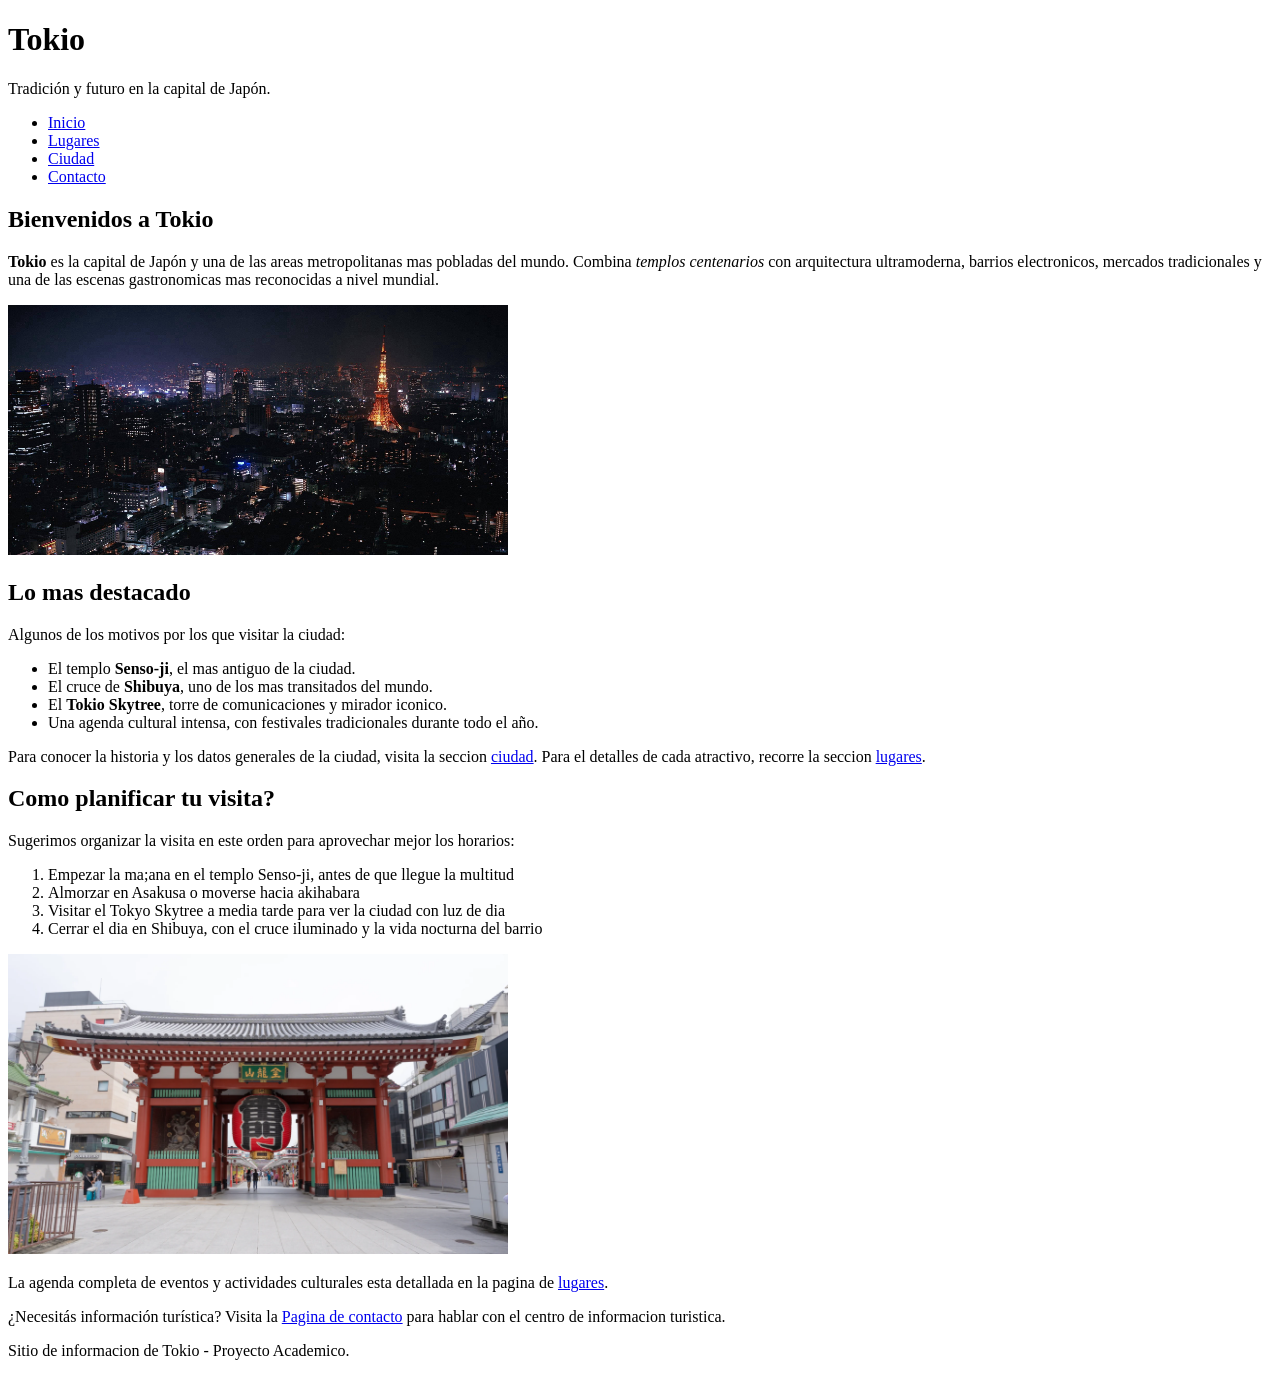
==== Trabajo-Practico/HTML/index.html @ 20853c6a "feat: introduccion del menu nav dentro del header" ====
<!DOCTYPE html>
<html lang="en">
<head>
    <meta charset="UTF-8">
    <meta name="viewport" content="width=device-width, initial-scale=1.0">
    <title>Tokio - Inicio</title>
</head>

<body>

<header>
    <h1>Tokio</h1>
    <p>Tradición y futuro en la capital de Japón.</p>
    
    <nav>
        <ul>
            <li><a href="index.html">Inicio</a></li>
            <li><a href="lugares.html">Lugares</a></li>
            <li><a href="ciudad.html">Ciudad</a></li>
            <li><a href="contacto.html">Contacto</a></li>
            
        </ul>
    </nav>
</header>

<main>
    <section>
        <h2>Bienvenidos a Tokio</h2>
        <p>
            <strong>Tokio</strong> es la capital de Japón y una de las areas metropolitanas mas pobladas del mundo.
            Combina <em>templos centenarios</em> con arquitectura ultramoderna, barrios electronicos, mercados 
            tradicionales y una de las escenas gastronomicas mas reconocidas a nivel mundial.
        </p>

        <img src="/Trabajo-Practico/IMG/tokyo-tower-at-night-54wp04wdp57r7btb.jpg" alt="El Tokyo Skytree" width="500" height="250">
    </section>

    <section>
        <h2>Lo mas destacado</h2>
        <p>Algunos de los motivos por los que visitar la ciudad:</p>
        <ul>
            <li>El templo <strong>Senso-ji</strong>, el mas antiguo de la ciudad.</li>
            <li>El cruce de <strong>Shibuya</strong>, uno de los mas transitados del mundo.</li>
            <li>El <strong>Tokio Skytree</strong>, torre de comunicaciones y mirador iconico.</li>
            <li>Una agenda cultural intensa, con festivales tradicionales durante todo el año.</li>
        </ul>
        <p>
            Para conocer la historia y los datos generales de la ciudad, visita la seccion <a href="ciudad.html">ciudad</a>. Para el detalles de cada atractivo, recorre la seccion <a href="lugares.html">lugares</a>.
        </p>
    </section>

    <section id="eventos">
        <h2>Como planificar tu visita?</h2>
        <p>Sugerimos organizar la visita en este orden para aprovechar mejor los horarios:</p>
        <ol>
            <li>Empezar la ma;ana en el templo Senso-ji, antes de que llegue la multitud</li>
            <li>Almorzar en Asakusa o moverse hacia akihabara</li>
            <li>Visitar el Tokyo Skytree a media tarde para ver la ciudad con luz de dia</li>
            <li>Cerrar el dia en Shibuya, con el cruce iluminado y la vida nocturna del barrio</li>
        </ol>
        <img src="/Trabajo-Practico/IMG/Tokyo_s_id19_18.webp" alt="Entrada al Senso-ji" width="500" height="300">

    <p>
        La agenda completa de eventos y actividades culturales esta detallada en la pagina de <a href="lugares.html">lugares</a>.
    </p>    

    </section>

    <aside>
        <p>
            ¿Necesitás información turística? Visita la
            <a href="contacto.html">Pagina de contacto</a> para hablar con el centro de informacion turistica.
        </p>
    </aside>
</main>
    
<footer>
    <p>Sitio de informacion de Tokio - Proyecto Academico.</p>
</footer>
</body>
</html>
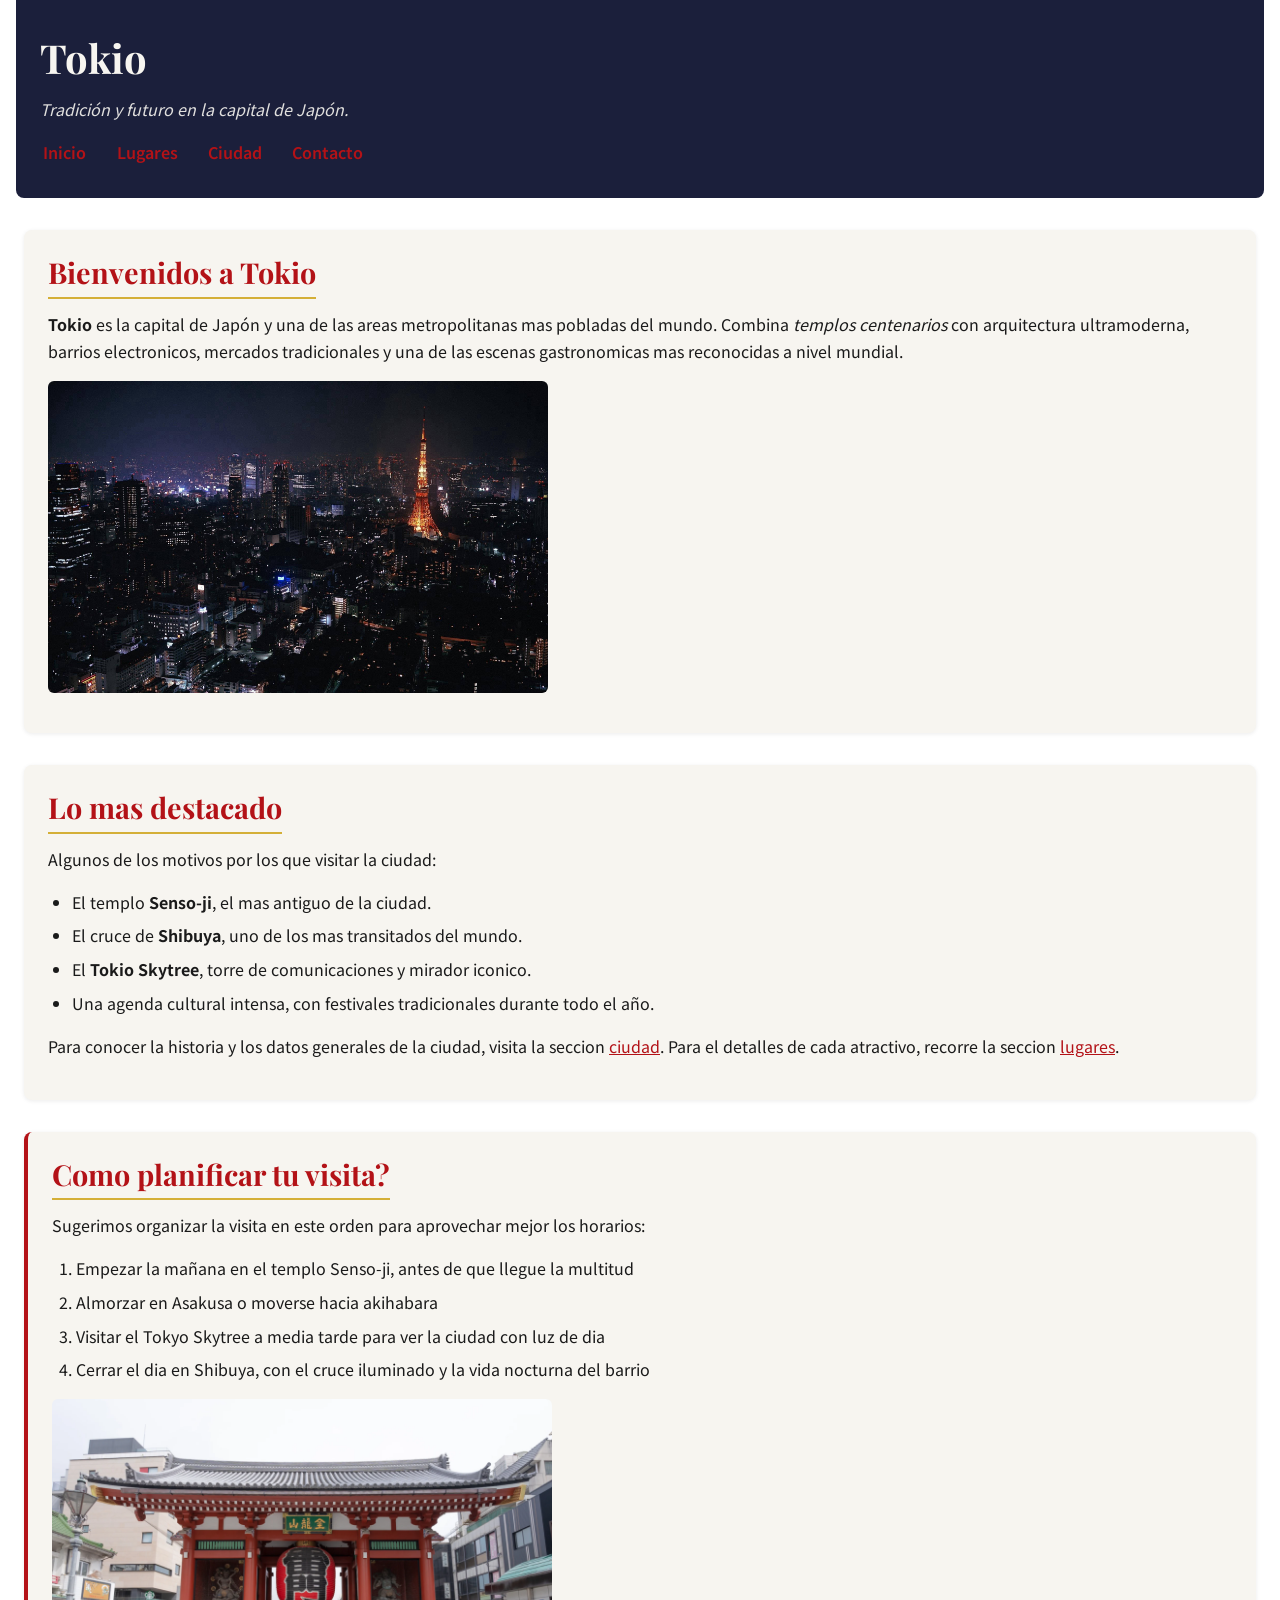
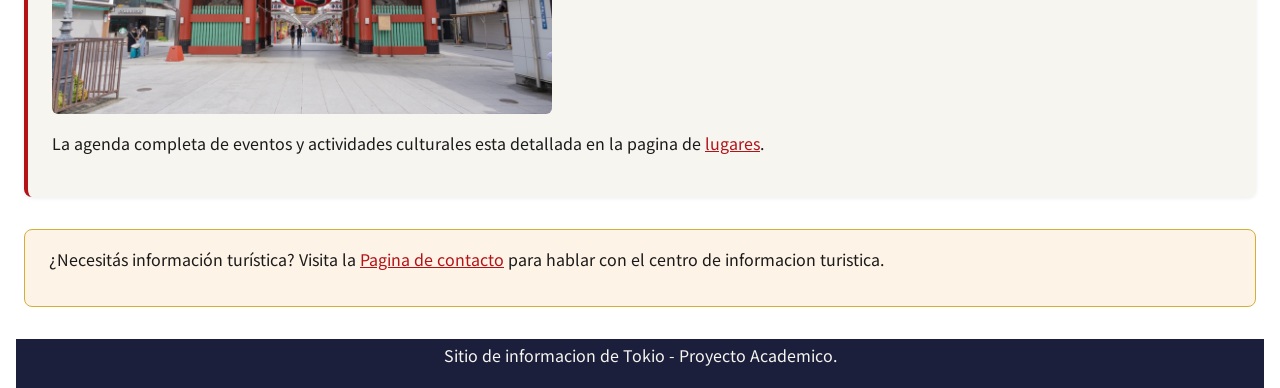
==== commit 7cb2f4ac: "feat: primer intento de agregar estilos en index.html" ====
--- a/Trabajo-Practico/HTML/index.html
+++ b/Trabajo-Practico/HTML/index.html
@@ -3,11 +3,14 @@
 <head>
     <meta charset="UTF-8">
     <meta name="viewport" content="width=device-width, initial-scale=1.0">
+    <link rel="preconnect" href="https://fonts.googleapis.com">
+    <link rel="preconnect" href="https://fonts.gstatic.com" crossorigin>
+    <link href="https://fonts.googleapis.com/css2?family=Noto+Sans+JP:wght@400;600&family=Playfair+Display:wght@700&display=swap" rel="stylesheet">
+    <link rel="stylesheet" href="/Trabajo-Practico/CSS/estilos.css">
     <title>Tokio - Inicio</title>
 </head>
 
 <body>
-
 <header>
     <h1>Tokio</h1>
     <p>Tradición y futuro en la capital de Japón.</p>
@@ -17,8 +20,7 @@
             <li><a href="index.html">Inicio</a></li>
             <li><a href="lugares.html">Lugares</a></li>
             <li><a href="ciudad.html">Ciudad</a></li>
-            <li><a href="contacto.html">Contacto</a></li>
-            
+            <li><a href="contacto.html">Contacto</a></li>       
         </ul>
     </nav>
 </header>
@@ -53,7 +55,7 @@
         <h2>Como planificar tu visita?</h2>
         <p>Sugerimos organizar la visita en este orden para aprovechar mejor los horarios:</p>
         <ol>
-            <li>Empezar la ma;ana en el templo Senso-ji, antes de que llegue la multitud</li>
+            <li>Empezar la mañana en el templo Senso-ji, antes de que llegue la multitud</li>
             <li>Almorzar en Asakusa o moverse hacia akihabara</li>
             <li>Visitar el Tokyo Skytree a media tarde para ver la ciudad con luz de dia</li>
             <li>Cerrar el dia en Shibuya, con el cruce iluminado y la vida nocturna del barrio</li>
--- a/Trabajo-Practico/CSS/estilos.css
+++ b/Trabajo-Practico/CSS/estilos.css
@@ -0,0 +1,193 @@
+/*
+Unico archivo para estilos.
+*/
+
+:root{
+    --color-primario: #B31217;
+    --color-secundario: #1B1F3B;
+    --color-acento: #D4AF37;
+    --color-fondo: #FFFFFF;
+    --color-fondo-claro: #F7F5F0;
+    --color-texto: #1A1A1A;
+    --color-texto-claro: #F7F5F0;
+    --fuente-principal: 'Noto Sans JP', sans-serif;
+    --fuente-titulos: 'Playfair Display', serif;
+}
+
+*{
+    box-sizing: border-box;
+    margin: 0;
+    padding: 0;
+}
+
+img{
+    max-width: 100%;
+    height: auto;
+    display: block;
+}
+
+/*ESTILO DEL BODY*/
+body{
+    font-family: var(--fuente-principal);
+    font-size: 16px;
+    line-height: 1.7;
+    color: var(--color-texto);
+    background-color: var(--color-fondo);
+    padding: 0 1rem;
+}
+
+h1, h2, h3{
+    font-family: var(--fuente-titulos);
+    color: var(--color-secundario);
+    line-height: 1.3;
+    margin-bottom: 0.75rem;
+}
+
+h1{
+    font-size: 2.5rem;
+    color: var(--color-texto-claro);
+}
+
+h2{
+    font-size: 1.8rem;
+    color: var(--color-primario);
+    border-bottom: 2px solid var(--color-acento);
+    padding-bottom: 0.3rem;
+    display: inline-block;
+}
+
+h3{
+    font-size: 1.3rem;
+    color: var(--color-secundario);
+}
+
+p{
+    margin-bottom: 1rem;
+}
+
+a{
+    color: var(--color-primario)
+}
+
+/* ESTILO DEL HEADER */
+header{
+    background-color: var(--color-secundario);
+    color: var(--color-texto-claro);
+    padding: 2rem 1.5rem;
+    margin-bottom: 2rem;
+    border-radius: 0 0 8px 8px;
+}
+
+header p{
+    color: var(--color-texto-claro);
+    font-style: italic;
+    opacity: 0.9;
+}
+
+/* ESTILO DEL NAV */
+
+nav ul{
+list-style: none;
+display: flex;
+gap: 1.5rem;
+margin-top: 1rem;
+flex-wrap: wrap;
+}
+
+nav a{
+    color: var(color --color-texto-claro);
+    text-decoration: none;
+    font-weight: 600;
+    padding: 0.4rem 0.2rem;
+    border-bottom: 2px solid transparent;
+    transition: color 0.2s ease, border-color 0.2s ease;
+}
+
+nav a:hover{
+    color: var(--color-acento);
+    border-bottom: 2px solid var(--color-acento);
+}
+
+main{
+    padding: 0 0.5rem;
+}
+
+section{
+    background-color: var(--color-fondo-claro);
+    padding: 1.5rem;
+    margin-bottom: 2rem;
+    border-radius: 8px;
+    box-shadow: 0 1px 4px rgba(0, 0, 0, 0.08);
+}
+
+section img{
+    margin: 1rem 0;
+    border-radius: 6px;
+}
+
+/* ESTILO DE SELECTOR DE EVENTOS*/
+#eventos{
+    border-left: 4px solid var(--color-primario);
+}
+
+section ul, section ol{
+    margin-left: 1.5rem;
+    margin-bottom: 1rem;
+}
+
+section li{
+    margin-bottom: 0.4rem;
+}
+
+
+/*ESTILO ASIDE*/
+aside{
+    background-color: #FDF3E7;
+    border: 1px solid var(--color-acento);
+    padding: 1rem 1.5rem;
+    margin-bottom: 2rem;
+    border-radius: 8px;
+
+}
+
+table{
+    width: 100%;
+    border-collapse: collapse;
+    margin-bottom: 2rem;
+    background-color: var(--color-fondo-claro);
+}
+
+thead{
+    background-color: var(--color-secundario);
+    color: var(--color-texto-claro);
+}
+
+th, td{
+    border: 1px solid #ddd;
+    padding: 0.75rem 1rem;
+    text-align: left;
+}
+
+tbody tr:hover{
+    background-color: #FDF3E7;
+}
+
+form{
+    display: flex;
+    flex-direction: column;
+    gap: 1rem;
+    max-width: 500px;
+}
+
+form label{
+    font-weight: 600;
+    margin-bottom: 0,3rem;
+}
+
+footer{
+    background-color: var(--color-secundario);
+    color: var(--color-texto-claro);
+    text-align: center;
+    padding: 0.2rem;
+    margin-top: 1.5rem;
+}
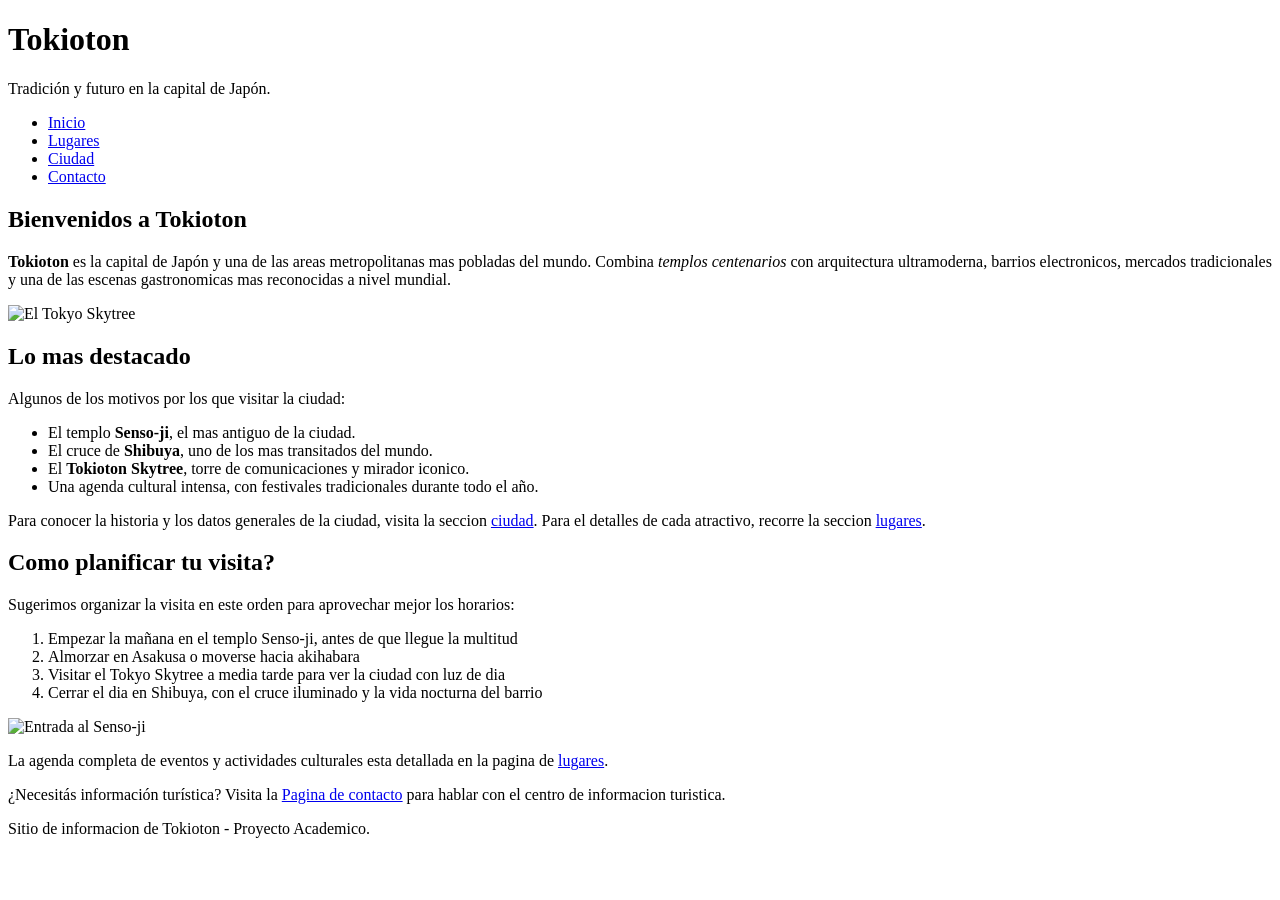
==== commit d6fbb76e: "fix: index.html lang, nombre de ciudad y rutas corregidas" ====
--- a/Trabajo-Practico/HTML/index.html
+++ b/Trabajo-Practico/HTML/index.html
@@ -1,83 +1,83 @@
-<!DOCTYPE html>
-<html lang="en">
-<head>
-    <meta charset="UTF-8">
-    <meta name="viewport" content="width=device-width, initial-scale=1.0">
-    <link rel="preconnect" href="https://fonts.googleapis.com">
-    <link rel="preconnect" href="https://fonts.gstatic.com" crossorigin>
-    <link href="https://fonts.googleapis.com/css2?family=Noto+Sans+JP:wght@400;600&family=Playfair+Display:wght@700&display=swap" rel="stylesheet">
-    <link rel="stylesheet" href="/Trabajo-Practico/CSS/estilos.css">
-    <title>Tokio - Inicio</title>
-</head>
-
-<body>
-<header>
-    <h1>Tokio</h1>
-    <p>Tradición y futuro en la capital de Japón.</p>
-    
-    <nav>
-        <ul>
-            <li><a href="index.html">Inicio</a></li>
-            <li><a href="lugares.html">Lugares</a></li>
-            <li><a href="ciudad.html">Ciudad</a></li>
-            <li><a href="contacto.html">Contacto</a></li>       
-        </ul>
-    </nav>
-</header>
-
-<main>
-    <section>
-        <h2>Bienvenidos a Tokio</h2>
-        <p>
-            <strong>Tokio</strong> es la capital de Japón y una de las areas metropolitanas mas pobladas del mundo.
-            Combina <em>templos centenarios</em> con arquitectura ultramoderna, barrios electronicos, mercados 
-            tradicionales y una de las escenas gastronomicas mas reconocidas a nivel mundial.
-        </p>
-
-        <img src="/Trabajo-Practico/IMG/tokyo-tower-at-night-54wp04wdp57r7btb.jpg" alt="El Tokyo Skytree" width="500" height="250">
-    </section>
-
-    <section>
-        <h2>Lo mas destacado</h2>
-        <p>Algunos de los motivos por los que visitar la ciudad:</p>
-        <ul>
-            <li>El templo <strong>Senso-ji</strong>, el mas antiguo de la ciudad.</li>
-            <li>El cruce de <strong>Shibuya</strong>, uno de los mas transitados del mundo.</li>
-            <li>El <strong>Tokio Skytree</strong>, torre de comunicaciones y mirador iconico.</li>
-            <li>Una agenda cultural intensa, con festivales tradicionales durante todo el año.</li>
-        </ul>
-        <p>
-            Para conocer la historia y los datos generales de la ciudad, visita la seccion <a href="ciudad.html">ciudad</a>. Para el detalles de cada atractivo, recorre la seccion <a href="lugares.html">lugares</a>.
-        </p>
-    </section>
-
-    <section id="eventos">
-        <h2>Como planificar tu visita?</h2>
-        <p>Sugerimos organizar la visita en este orden para aprovechar mejor los horarios:</p>
-        <ol>
-            <li>Empezar la mañana en el templo Senso-ji, antes de que llegue la multitud</li>
-            <li>Almorzar en Asakusa o moverse hacia akihabara</li>
-            <li>Visitar el Tokyo Skytree a media tarde para ver la ciudad con luz de dia</li>
-            <li>Cerrar el dia en Shibuya, con el cruce iluminado y la vida nocturna del barrio</li>
-        </ol>
-        <img src="/Trabajo-Practico/IMG/Tokyo_s_id19_18.webp" alt="Entrada al Senso-ji" width="500" height="300">
-
-    <p>
-        La agenda completa de eventos y actividades culturales esta detallada en la pagina de <a href="lugares.html">lugares</a>.
-    </p>    
-
-    </section>
-
-    <aside>
-        <p>
-            ¿Necesitás información turística? Visita la
-            <a href="contacto.html">Pagina de contacto</a> para hablar con el centro de informacion turistica.
-        </p>
-    </aside>
-</main>
-    
-<footer>
-    <p>Sitio de informacion de Tokio - Proyecto Academico.</p>
-</footer>
-</body>
+<!DOCTYPE html>
+<html lang="es">
+<head>
+    <meta charset="UTF-8">
+    <meta name="viewport" content="width=device-width, initial-scale=1.0">
+    <link rel="preconnect" href="https://fonts.googleapis.com">
+    <link rel="preconnect" href="https://fonts.gstatic.com" crossorigin>
+    <link href="https://fonts.googleapis.com/css2?family=Noto+Sans+JP:wght@400;600&family=Playfair+Display:wght@700&display=swap" rel="stylesheet">
+    <link rel="stylesheet" href="/CSS/estilos.css">
+    <title>Tokioton - Inicio</title>
+</head>
+
+<body>
+<header>
+    <h1>Tokioton</h1>
+    <p>Tradición y futuro en la capital de Japón.</p>
+    
+    <nav>
+        <ul>
+            <li><a href="index.html">Inicio</a></li>
+            <li><a href="lugares.html">Lugares</a></li>
+            <li><a href="ciudad.html">Ciudad</a></li>
+            <li><a href="contacto.html">Contacto</a></li>       
+        </ul>
+    </nav>
+</header>
+
+<main>
+    <section>
+        <h2>Bienvenidos a Tokioton</h2>
+        <p>
+            <strong>Tokioton</strong> es la capital de Japón y una de las areas metropolitanas mas pobladas del mundo.
+            Combina <em>templos centenarios</em> con arquitectura ultramoderna, barrios electronicos, mercados 
+            tradicionales y una de las escenas gastronomicas mas reconocidas a nivel mundial.
+        </p>
+
+        <img src="/IMG/tokyo-tower-at-night-54wp04wdp57r7btb.jpg" alt="El Tokyo Skytree" width="500" height="250">
+    </section>
+
+    <section>
+        <h2>Lo mas destacado</h2>
+        <p>Algunos de los motivos por los que visitar la ciudad:</p>
+        <ul>
+            <li>El templo <strong>Senso-ji</strong>, el mas antiguo de la ciudad.</li>
+            <li>El cruce de <strong>Shibuya</strong>, uno de los mas transitados del mundo.</li>
+            <li>El <strong>Tokioton Skytree</strong>, torre de comunicaciones y mirador iconico.</li>
+            <li>Una agenda cultural intensa, con festivales tradicionales durante todo el año.</li>
+        </ul>
+        <p>
+            Para conocer la historia y los datos generales de la ciudad, visita la seccion <a href="ciudad.html">ciudad</a>. Para el detalles de cada atractivo, recorre la seccion <a href="lugares.html">lugares</a>.
+        </p>
+    </section>
+
+    <section id="eventos">
+        <h2>Como planificar tu visita?</h2>
+        <p>Sugerimos organizar la visita en este orden para aprovechar mejor los horarios:</p>
+        <ol>
+            <li>Empezar la mañana en el templo Senso-ji, antes de que llegue la multitud</li>
+            <li>Almorzar en Asakusa o moverse hacia akihabara</li>
+            <li>Visitar el Tokyo Skytree a media tarde para ver la ciudad con luz de dia</li>
+            <li>Cerrar el dia en Shibuya, con el cruce iluminado y la vida nocturna del barrio</li>
+        </ol>
+        <img src="/IMG/Tokyo_s_id19_18.webp" alt="Entrada al Senso-ji" width="500" height="300">
+
+    <p>
+        La agenda completa de eventos y actividades culturales esta detallada en la pagina de <a href="lugares.html">lugares</a>.
+    </p>    
+
+    </section>
+
+    <aside>
+        <p>
+            ¿Necesitás información turística? Visita la
+            <a href="contacto.html">Pagina de contacto</a> para hablar con el centro de informacion turistica.
+        </p>
+    </aside>
+</main>
+    
+<footer>
+    <p>Sitio de informacion de Tokioton - Proyecto Academico.</p>
+</footer>
+</body>
 </html>
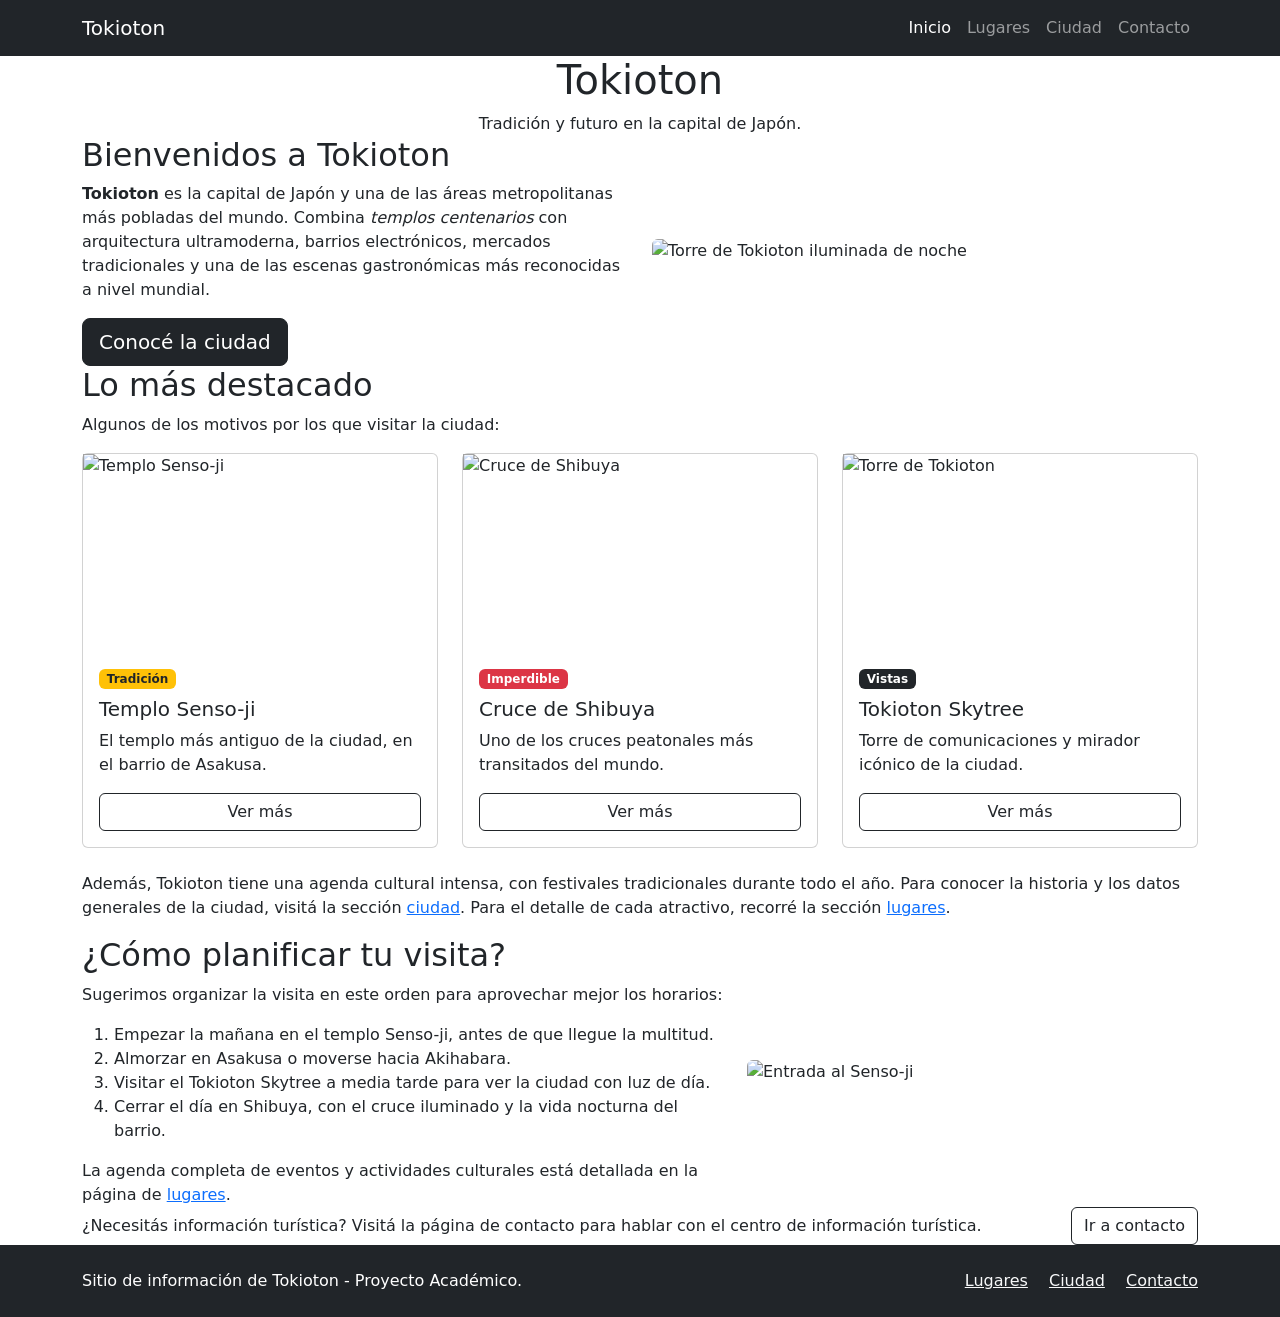
==== commit ba54e309: "feat: Agrego de bootstrap a index.html, cambios en estilos.css" ====
--- a/Trabajo-Practico/HTML/index.html
+++ b/Trabajo-Practico/HTML/index.html
@@ -3,81 +3,166 @@
 <head>
     <meta charset="UTF-8">
     <meta name="viewport" content="width=device-width, initial-scale=1.0">
+    <title>Tokioton - Inicio</title>
+
+    <link href="https://cdn.jsdelivr.net/npm/bootstrap@5.3.3/dist/css/bootstrap.min.css" rel="stylesheet">
+
     <link rel="preconnect" href="https://fonts.googleapis.com">
     <link rel="preconnect" href="https://fonts.gstatic.com" crossorigin>
     <link href="https://fonts.googleapis.com/css2?family=Noto+Sans+JP:wght@400;600&family=Playfair+Display:wght@700&display=swap" rel="stylesheet">
     <link rel="stylesheet" href="/CSS/estilos.css">
-    <title>Tokioton - Inicio</title>
 </head>
 
 <body>
-<header>
+
+    <!-- navbar con responsive -->
+<nav class="navbar navbar-expand-lg navbar-dark bg-dark sticky-top" aria-label="Navegación principal">
+    <div class="container">
+        <a class="navbar-brand" href="index.html">Tokioton</a>
+        <button class="navbar-toggler" type="button" data-bs-toggle="collapse" data-bs-target="#menuPrincipal"
+                aria-controls="menuPrincipal" aria-expanded="false" aria-label="Mostrar u ocultar el menú">
+            <span class="navbar-toggler-icon"></span>
+        </button>
+        <div class="collapse navbar-collapse" id="menuPrincipal">
+            <ul class="navbar-nav ms-auto mt-0">
+                <li class="nav-item"><a class="nav-link active" aria-current="page" href="index.html">Inicio</a></li>
+                <li class="nav-item"><a class="nav-link" href="lugares.html">Lugares</a></li>
+                <li class="nav-item"><a class="nav-link" href="ciudad.html">Ciudad</a></li>
+                <li class="nav-item"><a class="nav-link" href="contacto.html">Contacto</a></li>
+            </ul>
+        </div>
+    </div>
+</nav>
+
+<header class="text-center">
     <h1>Tokioton</h1>
-    <p>Tradición y futuro en la capital de Japón.</p>
-    
-    <nav>
-        <ul>
-            <li><a href="index.html">Inicio</a></li>
-            <li><a href="lugares.html">Lugares</a></li>
-            <li><a href="ciudad.html">Ciudad</a></li>
-            <li><a href="contacto.html">Contacto</a></li>       
-        </ul>
-    </nav>
+    <p class="mb-0">Tradición y futuro en la capital de Japón.</p>
 </header>
 
-<main>
+<main class="container">
+
     <section>
-        <h2>Bienvenidos a Tokioton</h2>
-        <p>
-            <strong>Tokioton</strong> es la capital de Japón y una de las areas metropolitanas mas pobladas del mundo.
-            Combina <em>templos centenarios</em> con arquitectura ultramoderna, barrios electronicos, mercados 
-            tradicionales y una de las escenas gastronomicas mas reconocidas a nivel mundial.
-        </p>
-
-        <img src="/IMG/tokyo-tower-at-night-54wp04wdp57r7btb.jpg" alt="El Tokyo Skytree" width="500" height="250">
+        <div class="row align-items-center g-4">
+            <div class="col-12 col-lg-6">
+                <h2>Bienvenidos a Tokioton</h2>
+                <p>
+                    <strong>Tokioton</strong> es la capital de Japón y una de las áreas metropolitanas más pobladas del mundo.
+                    Combina <em>templos centenarios</em> con arquitectura ultramoderna, barrios electrónicos, mercados
+                    tradicionales y una de las escenas gastronómicas más reconocidas a nivel mundial.
+                </p>
+                <a href="ciudad.html" class="btn btn-dark btn-lg">Conocé la ciudad</a>
+            </div>
+            <div class="col-12 col-lg-6">
+                <img class="img-fluid rounded m-0" src="/IMG/tokyo-tower-at-night-54wp04wdp57r7btb.jpg"
+                     alt="Torre de Tokioton iluminada de noche" width="500" height="250">
+            </div>
+        </div>
     </section>
 
+    <!-- grilla de cards -->
     <section>
-        <h2>Lo mas destacado</h2>
+        <h2>Lo más destacado</h2>
         <p>Algunos de los motivos por los que visitar la ciudad:</p>
-        <ul>
-            <li>El templo <strong>Senso-ji</strong>, el mas antiguo de la ciudad.</li>
-            <li>El cruce de <strong>Shibuya</strong>, uno de los mas transitados del mundo.</li>
-            <li>El <strong>Tokioton Skytree</strong>, torre de comunicaciones y mirador iconico.</li>
-            <li>Una agenda cultural intensa, con festivales tradicionales durante todo el año.</li>
-        </ul>
-        <p>
-            Para conocer la historia y los datos generales de la ciudad, visita la seccion <a href="ciudad.html">ciudad</a>. Para el detalles de cada atractivo, recorre la seccion <a href="lugares.html">lugares</a>.
+
+        <div class="row g-4">
+            <div class="col-12 col-md-6 col-lg-4">
+                <div class="card h-100">
+                    <div class="ratio ratio-16x9">
+                        <img class="card-img-top m-0 rounded-0 object-fit-cover" src="/IMG/sensoji.jpg" alt="Templo Senso-ji">
+                    </div>
+                    <div class="card-body d-flex flex-column">
+                        <span class="badge bg-warning text-dark align-self-start">Tradición</span>
+                        <h3 class="card-title h5 mt-2">Templo Senso-ji</h3>
+                        <p class="card-text">El templo más antiguo de la ciudad, en el barrio de Asakusa.</p>
+                        <a href="lugares.html#templosenso-ji" class="btn btn-outline-dark mt-auto">Ver más</a>
+                    </div>
+                </div>
+            </div>
+
+            <div class="col-12 col-md-6 col-lg-4">
+                <div class="card h-100">
+                    <div class="ratio ratio-16x9">
+                        <img class="card-img-top m-0 rounded-0 object-fit-cover" src="/IMG/cruce_de_shibuya.png" alt="Cruce de Shibuya">
+                    </div>
+                    <div class="card-body d-flex flex-column">
+                        <span class="badge bg-danger align-self-start">Imperdible</span>
+                        <h3 class="card-title h5 mt-2">Cruce de Shibuya</h3>
+                        <p class="card-text">Uno de los cruces peatonales más transitados del mundo.</p>
+                        <a href="ciudad.html#barrios" class="btn btn-outline-dark mt-auto">Ver más</a>
+                    </div>
+                </div>
+            </div>
+
+            <div class="col-12 col-md-6 col-lg-4">
+                <div class="card h-100">
+                    <div class="ratio ratio-16x9">
+                        <img class="card-img-top m-0 rounded-0 object-fit-cover" src="/IMG/torre_tokio.avif" alt="Torre de Tokioton">
+                    </div>
+                    <div class="card-body d-flex flex-column">
+                        <span class="badge bg-dark align-self-start">Vistas</span>
+                        <h3 class="card-title h5 mt-2">Tokioton Skytree</h3>
+                        <p class="card-text">Torre de comunicaciones y mirador icónico de la ciudad.</p>
+                        <a href="lugares.html#torretokio" class="btn btn-outline-dark mt-auto">Ver más</a>
+                    </div>
+                </div>
+            </div>
+        </div>
+
+        <p class="mt-4">
+            Además, Tokioton tiene una agenda cultural intensa, con festivales tradicionales durante todo el año.
+            Para conocer la historia y los datos generales de la ciudad, visitá la sección <a href="ciudad.html">ciudad</a>.
+            Para el detalle de cada atractivo, recorré la sección <a href="lugares.html">lugares</a>.
         </p>
     </section>
 
     <section id="eventos">
-        <h2>Como planificar tu visita?</h2>
-        <p>Sugerimos organizar la visita en este orden para aprovechar mejor los horarios:</p>
-        <ol>
-            <li>Empezar la mañana en el templo Senso-ji, antes de que llegue la multitud</li>
-            <li>Almorzar en Asakusa o moverse hacia akihabara</li>
-            <li>Visitar el Tokyo Skytree a media tarde para ver la ciudad con luz de dia</li>
-            <li>Cerrar el dia en Shibuya, con el cruce iluminado y la vida nocturna del barrio</li>
-        </ol>
-        <img src="/IMG/Tokyo_s_id19_18.webp" alt="Entrada al Senso-ji" width="500" height="300">
-
-    <p>
-        La agenda completa de eventos y actividades culturales esta detallada en la pagina de <a href="lugares.html">lugares</a>.
-    </p>    
-
+        <div class="row align-items-center g-4">
+            <div class="col-12 col-md-7">
+                <h2>¿Cómo planificar tu visita?</h2>
+                <p>Sugerimos organizar la visita en este orden para aprovechar mejor los horarios:</p>
+                <ol>
+                    <li>Empezar la mañana en el templo Senso-ji, antes de que llegue la multitud.</li>
+                    <li>Almorzar en Asakusa o moverse hacia Akihabara.</li>
+                    <li>Visitar el Tokioton Skytree a media tarde para ver la ciudad con luz de día.</li>
+                    <li>Cerrar el día en Shibuya, con el cruce iluminado y la vida nocturna del barrio.</li>
+                </ol>
+                <p class="mb-0">
+                    La agenda completa de eventos y actividades culturales está detallada en la página de
+                    <a href="lugares.html">lugares</a>.
+                </p>
+            </div>
+            <div class="col-12 col-md-5">
+                <img class="img-fluid rounded m-0" src="/IMG/Tokyo_s_id19_18.webp"
+                     alt="Entrada al Senso-ji" width="500" height="300">
+            </div>
+        </div>
     </section>
 
-    <aside>
-        <p>
-            ¿Necesitás información turística? Visita la
-            <a href="contacto.html">Pagina de contacto</a> para hablar con el centro de informacion turistica.
+    <!-- Aside con llamada a la acción -->
+    <aside class="d-flex flex-column flex-md-row align-items-md-center justify-content-between gap-3">
+        <p class="mb-0">
+            ¿Necesitás información turística? Visitá la página de contacto para hablar con el centro de información turística.
         </p>
+        <a href="contacto.html" class="btn btn-outline-dark flex-shrink-0">Ir a contacto</a>
     </aside>
 </main>
-    
-<footer>
-    <p>Sitio de informacion de Tokioton - Proyecto Academico.</p>
+
+<footer class="bg-dark text-white py-4">
+    <div class="container">
+        <div class="row align-items-center g-2">
+            <div class="col-12 col-md-6 text-md-start">
+                <p class="mb-0">Sitio de información de Tokioton - Proyecto Académico.</p>
+            </div>
+            <div class="col-12 col-md-6 text-md-end">
+                <a class="link-light me-3" href="lugares.html">Lugares</a>
+                <a class="link-light me-3" href="ciudad.html">Ciudad</a>
+                <a class="link-light" href="contacto.html">Contacto</a>
+            </div>
+        </div>
+    </div>
 </footer>
+
+<script src="https://cdn.jsdelivr.net/npm/bootstrap@5.3.3/dist/js/bootstrap.bundle.min.js"></script>
+
 </body>
 </html>
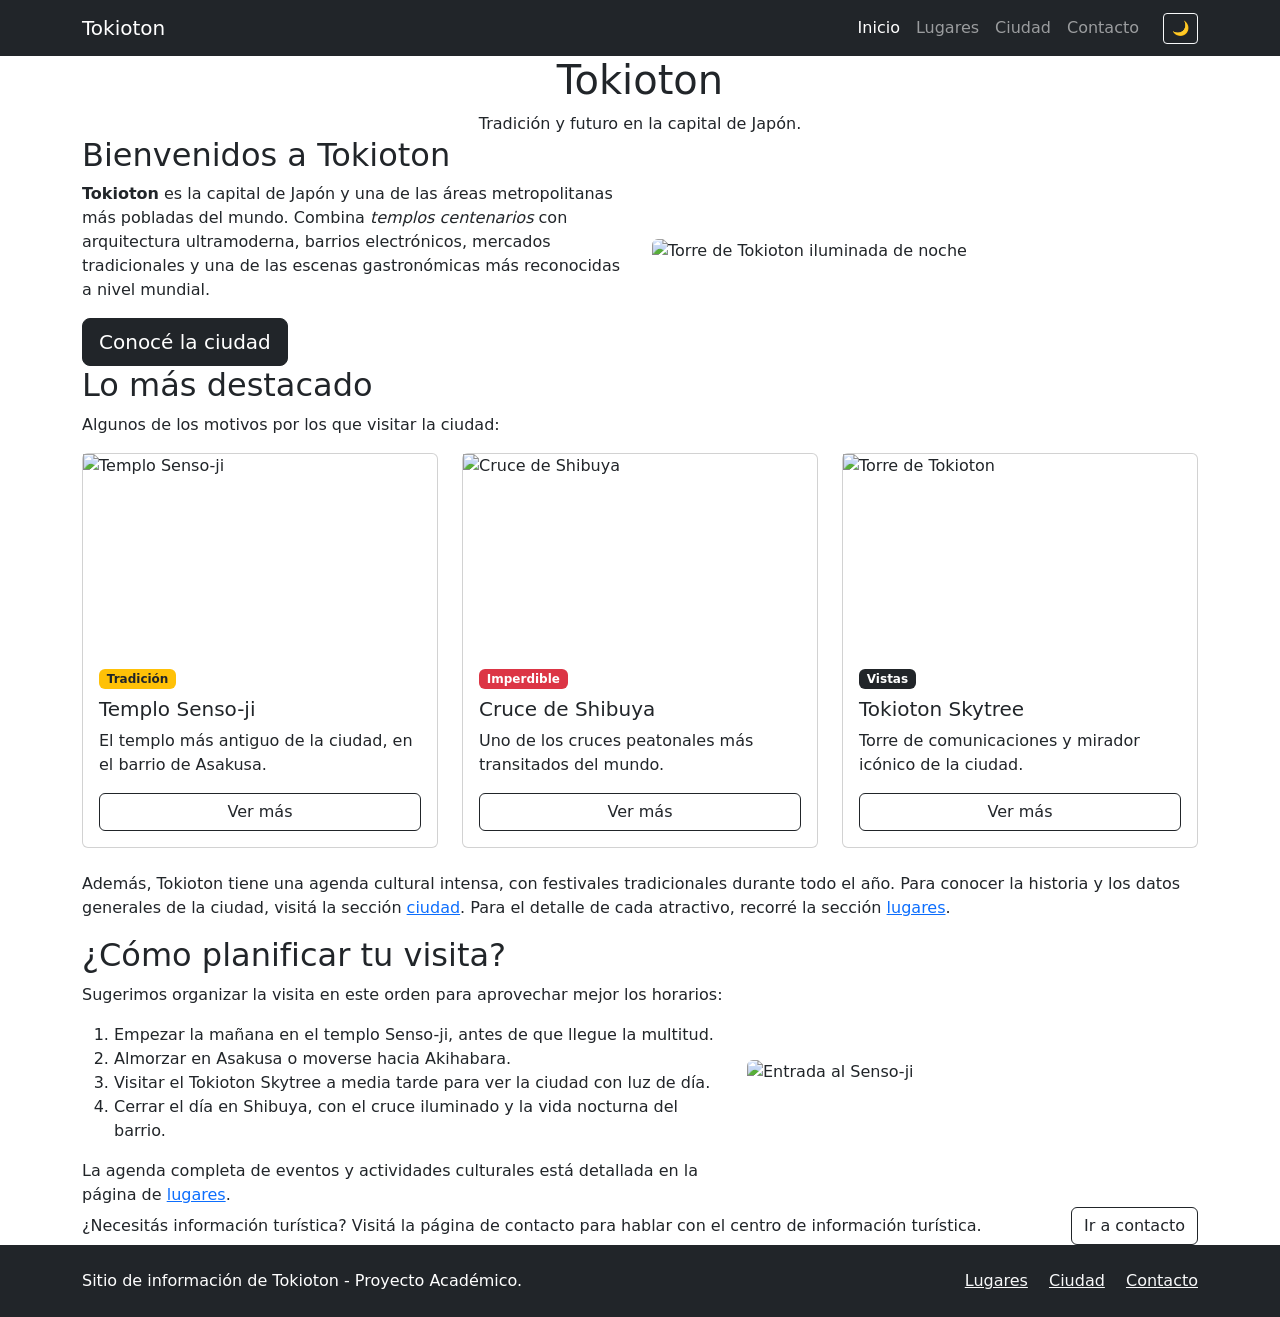
==== commit d3611522: "feat: Agregado de modo oscuro en index.html, animacion bootstrap en botones en index.html" ====
--- a/Trabajo-Practico/HTML/index.html
+++ b/Trabajo-Practico/HTML/index.html
@@ -19,7 +19,7 @@
 <nav class="navbar navbar-expand-lg navbar-dark bg-dark sticky-top" aria-label="Navegación principal">
     <div class="container">
         <a class="navbar-brand" href="index.html">Tokioton</a>
-        <button class="navbar-toggler" type="button" data-bs-toggle="collapse" data-bs-target="#menuPrincipal"
+        <button id="btn-modo" class="btn btn-outline-light btn-sm ms-auto me-2 ms-lg-3 me-lg-0 order-lg-last" type="button" aria-label="Activar modo oscuro" title="Activar modo oscuro">🌙</button>        <button class="navbar-toggler" type="button" data-bs-toggle="collapse" data-bs-target="#menuPrincipal"
                 aria-controls="menuPrincipal" aria-expanded="false" aria-label="Mostrar u ocultar el menú">
             <span class="navbar-toggler-icon"></span>
         </button>
@@ -74,7 +74,7 @@
                         <span class="badge bg-warning text-dark align-self-start">Tradición</span>
                         <h3 class="card-title h5 mt-2">Templo Senso-ji</h3>
                         <p class="card-text">El templo más antiguo de la ciudad, en el barrio de Asakusa.</p>
-                        <a href="lugares.html#templosenso-ji" class="btn btn-outline-dark mt-auto">Ver más</a>
+                        <a href="lugares.html#templosenso-ji" class="btn btn-outline-dark btn-animado mt-auto">Ver más</a>
                     </div>
                 </div>
             </div>
@@ -88,7 +88,7 @@
                         <span class="badge bg-danger align-self-start">Imperdible</span>
                         <h3 class="card-title h5 mt-2">Cruce de Shibuya</h3>
                         <p class="card-text">Uno de los cruces peatonales más transitados del mundo.</p>
-                        <a href="ciudad.html#barrios" class="btn btn-outline-dark mt-auto">Ver más</a>
+                        <a href="ciudad.html#barrios" class="btn btn-outline-dark btn-animado mt-auto">Ver más</a>
                     </div>
                 </div>
             </div>
@@ -102,7 +102,7 @@
                         <span class="badge bg-dark align-self-start">Vistas</span>
                         <h3 class="card-title h5 mt-2">Tokioton Skytree</h3>
                         <p class="card-text">Torre de comunicaciones y mirador icónico de la ciudad.</p>
-                        <a href="lugares.html#torretokio" class="btn btn-outline-dark mt-auto">Ver más</a>
+                        <a href="lugares.html#torretokio" class="btn btn-outline-dark btn-animado mt-auto">Ver más</a>
                     </div>
                 </div>
             </div>
@@ -143,7 +143,7 @@
         <p class="mb-0">
             ¿Necesitás información turística? Visitá la página de contacto para hablar con el centro de información turística.
         </p>
-        <a href="contacto.html" class="btn btn-outline-dark flex-shrink-0">Ir a contacto</a>
+        <a href="contacto.html" class="btn btn-outline-dark btn-animado flex-shrink-0">Ir a contacto</a>
     </aside>
 </main>
 
@@ -164,5 +164,7 @@
 
 <script src="https://cdn.jsdelivr.net/npm/bootstrap@5.3.3/dist/js/bootstrap.bundle.min.js"></script>
 
+<script src="/JS/main.js"></script>
+
 </body>
 </html>
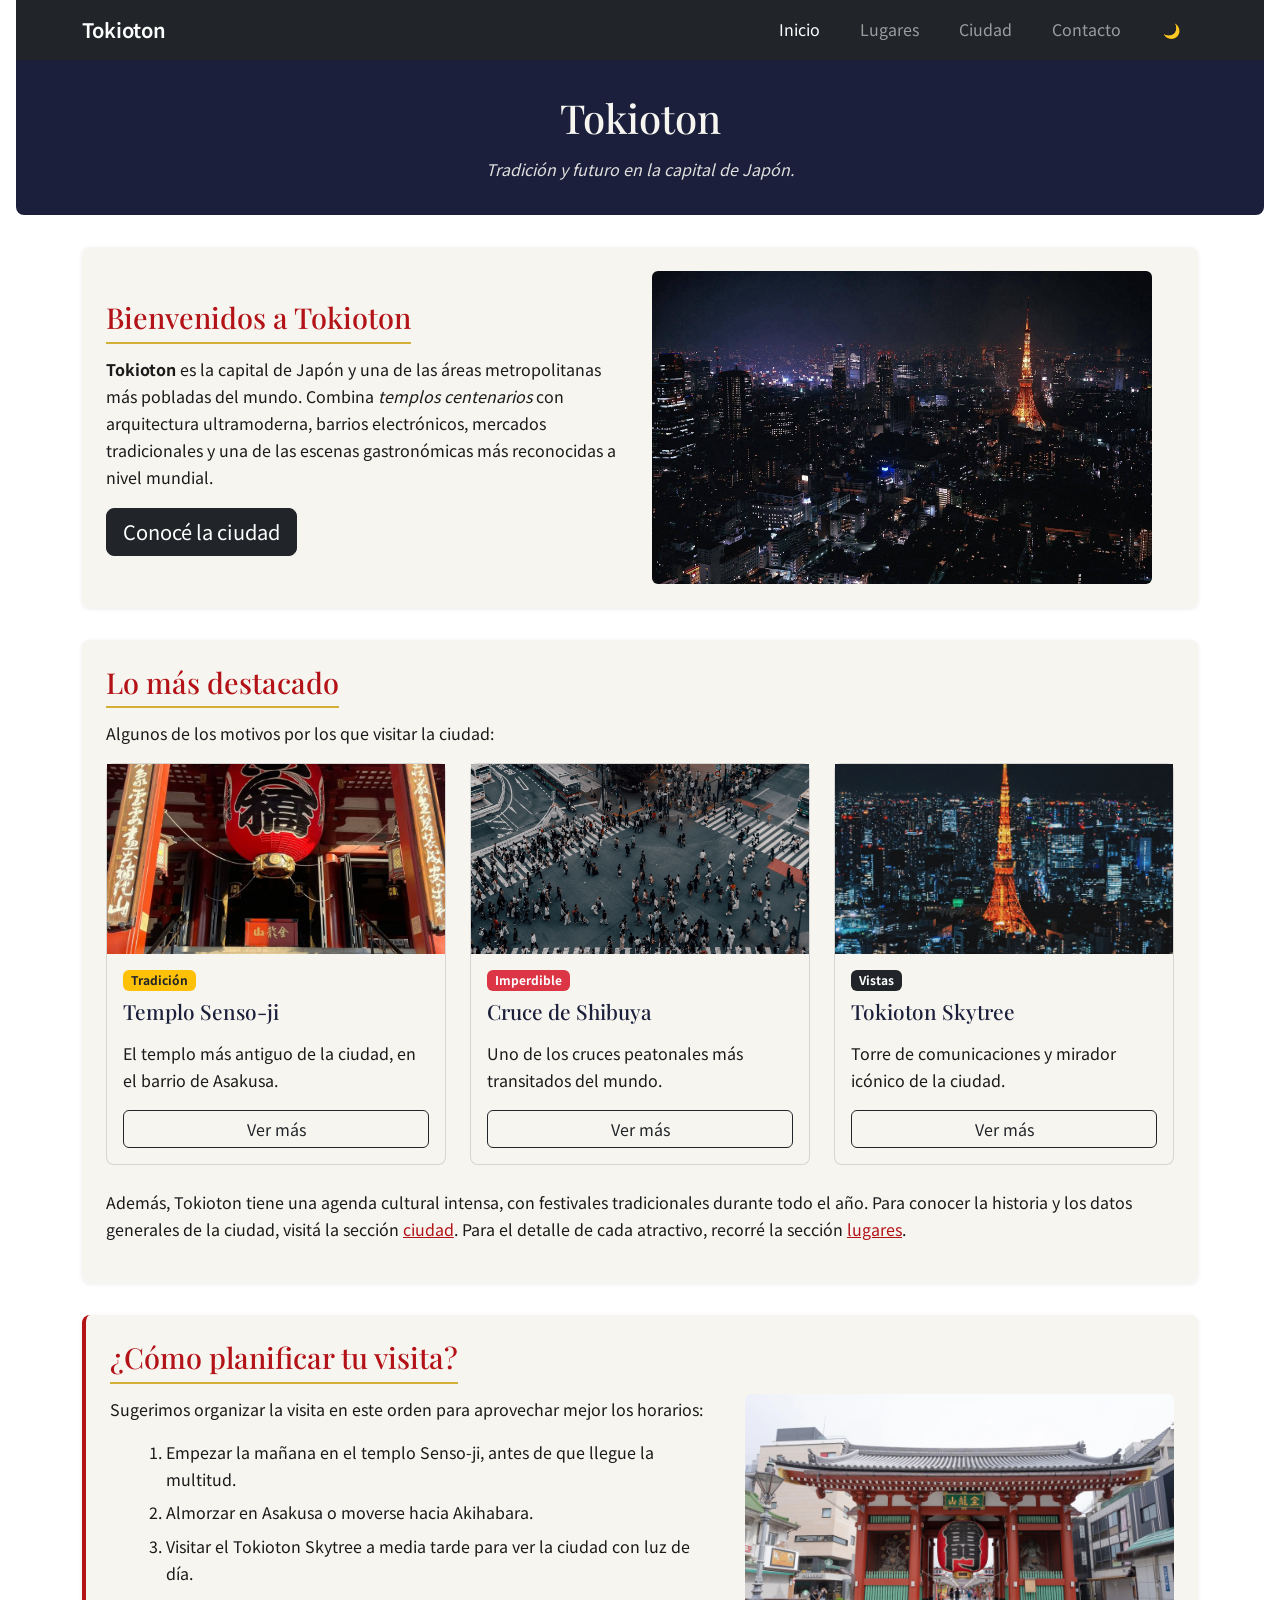
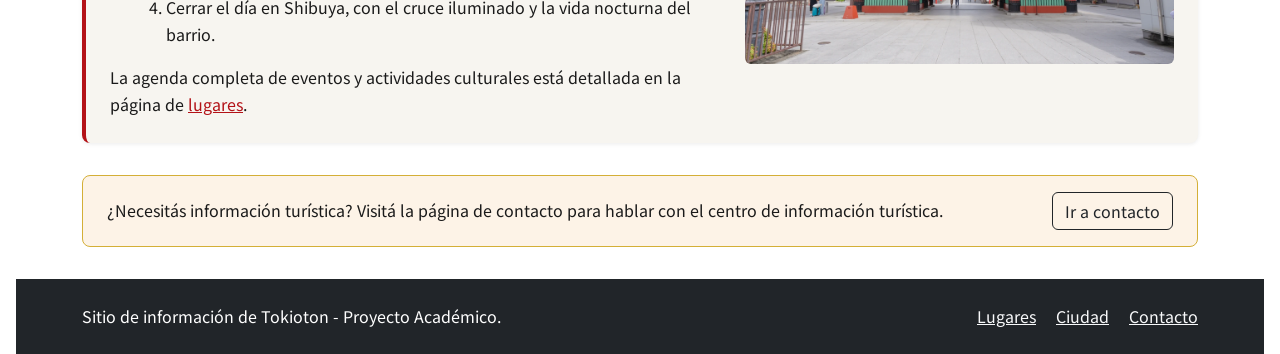
==== commit d538ef6a: "fix: arreglo para rutas relativas y hamburguesa duplicada" ====
--- a/Trabajo-Practico/HTML/index.html
+++ b/Trabajo-Practico/HTML/index.html
@@ -10,7 +10,7 @@
     <link rel="preconnect" href="https://fonts.googleapis.com">
     <link rel="preconnect" href="https://fonts.gstatic.com" crossorigin>
     <link href="https://fonts.googleapis.com/css2?family=Noto+Sans+JP:wght@400;600&family=Playfair+Display:wght@700&display=swap" rel="stylesheet">
-    <link rel="stylesheet" href="/CSS/estilos.css">
+    <link rel="stylesheet" href="../CSS/estilos.css">
 </head>
 
 <body>
@@ -53,7 +53,7 @@
                 <a href="ciudad.html" class="btn btn-dark btn-lg">Conocé la ciudad</a>
             </div>
             <div class="col-12 col-lg-6">
-                <img class="img-fluid rounded m-0" src="/IMG/tokyo-tower-at-night-54wp04wdp57r7btb.jpg"
+                <img class="img-fluid rounded m-0" src="../IMG/tokyo-tower-at-night-54wp04wdp57r7btb.jpg"
                      alt="Torre de Tokioton iluminada de noche" width="500" height="250">
             </div>
         </div>
@@ -68,7 +68,7 @@
             <div class="col-12 col-md-6 col-lg-4">
                 <div class="card h-100">
                     <div class="ratio ratio-16x9">
-                        <img class="card-img-top m-0 rounded-0 object-fit-cover" src="/IMG/sensoji.jpg" alt="Templo Senso-ji">
+                        <img class="card-img-top m-0 rounded-0 object-fit-cover" src="../IMG/sensoji.jpg" alt="Templo Senso-ji">
                     </div>
                     <div class="card-body d-flex flex-column">
                         <span class="badge bg-warning text-dark align-self-start">Tradición</span>
@@ -82,7 +82,7 @@
             <div class="col-12 col-md-6 col-lg-4">
                 <div class="card h-100">
                     <div class="ratio ratio-16x9">
-                        <img class="card-img-top m-0 rounded-0 object-fit-cover" src="/IMG/cruce_de_shibuya.png" alt="Cruce de Shibuya">
+                        <img class="card-img-top m-0 rounded-0 object-fit-cover" src="../IMG/cruce_de_shibuya.png" alt="Cruce de Shibuya">
                     </div>
                     <div class="card-body d-flex flex-column">
                         <span class="badge bg-danger align-self-start">Imperdible</span>
@@ -96,7 +96,7 @@
             <div class="col-12 col-md-6 col-lg-4">
                 <div class="card h-100">
                     <div class="ratio ratio-16x9">
-                        <img class="card-img-top m-0 rounded-0 object-fit-cover" src="/IMG/torre_tokio.avif" alt="Torre de Tokioton">
+                        <img class="card-img-top m-0 rounded-0 object-fit-cover" src="../IMG/torre_tokio.avif" alt="Torre de Tokioton">
                     </div>
                     <div class="card-body d-flex flex-column">
                         <span class="badge bg-dark align-self-start">Vistas</span>
@@ -132,7 +132,7 @@
                 </p>
             </div>
             <div class="col-12 col-md-5">
-                <img class="img-fluid rounded m-0" src="/IMG/Tokyo_s_id19_18.webp"
+                <img class="img-fluid rounded m-0" src="../IMG/Tokyo_s_id19_18.webp"
                      alt="Entrada al Senso-ji" width="500" height="300">
             </div>
         </div>
@@ -164,7 +164,7 @@
 
 <script src="https://cdn.jsdelivr.net/npm/bootstrap@5.3.3/dist/js/bootstrap.bundle.min.js"></script>
 
-<script src="/JS/main.js"></script>
+<script src="../JS/main.js"></script>
 
 </body>
 </html>
--- a/Trabajo-Practico/CSS/estilos.css
+++ b/Trabajo-Practico/CSS/estilos.css
@@ -0,0 +1,460 @@
+/*
+Unico archivo para estilos.
+*/
+
+:root{
+    --color-primario: #B31217;
+    --color-secundario: #1B1F3B;
+    --color-acento: #D4AF37;
+    --color-fondo: #FFFFFF;
+    --color-fondo-claro: #F7F5F0;
+    --color-texto: #1A1A1A;
+    --color-texto-claro: #F7F5F0;
+    --fuente-principal: 'Noto Sans JP', sans-serif;
+    --fuente-titulos: 'Playfair Display', serif;
+}
+
+*{
+    box-sizing: border-box;
+    margin: 0;
+    padding: 0;
+}
+
+img{
+    max-width: 100%;
+    height: auto;
+    display: block;
+}
+
+/*ESTILO DEL BODY*/
+body{
+    font-family: var(--fuente-principal);
+    font-size: 16px;
+    line-height: 1.7;
+    color: var(--color-texto);
+    background-color: var(--color-fondo);
+    padding: 0 1rem;
+    max-width: auto;
+    margin: auto;
+}
+
+h1, h2, h3{
+    font-family: var(--fuente-titulos);
+    color: var(--color-secundario);
+    line-height: 1.3;
+    margin-bottom: 0.75rem;
+}
+
+h1{
+    font-size: 2.5rem;
+    color: var(--color-texto-claro);
+}
+
+h2{
+    font-size: 1.8rem;
+    color: var(--color-primario);
+    border-bottom: 2px solid var(--color-acento);
+    padding-bottom: 0.3rem;
+    display: inline-block;
+}
+
+h3{
+    font-size: 1.3rem;
+    color: var(--color-secundario);
+}
+
+p{
+    margin-bottom: 1rem;
+}
+
+a{
+    color: var(--color-primario)
+}
+
+/* ESTILO DEL HEADER */
+header{
+    background-color: var(--color-secundario);
+    color: var(--color-texto-claro);
+    padding: 2rem 1.5rem;
+    margin-bottom: 2rem;
+    border-radius: 0 0 8px 8px;
+}
+
+header p{
+    color: var(--color-texto-claro);
+    font-style: italic;
+    opacity: 0.9;
+}
+
+/* ESTILO DEL NAV */
+
+nav ul {
+    list-style: none;
+    display: flex;
+    gap: 1.5rem;
+    margin-top: 1rem;
+    flex-wrap: wrap;
+}
+
+nav a {
+    position: relative;
+    display: inline-block;
+    color: var(--color-texto-claro);
+    text-decoration: none;
+    font-weight: 600;
+    padding: 0.4rem 1rem;
+    border: 2px solid var(--color-secundario);
+    border-radius: 6px;
+    overflow: hidden;
+    z-index: 1;
+
+    transition: color 0.3s ease,
+                border-color 0.3s ease,
+                transform 0.25s ease;
+}
+
+nav a::before {
+    content: "";
+    position: absolute;
+    inset: 0;
+    width: 0;
+    background-color: var(--color-acento);
+    transition: width 0.3s ease;
+    z-index: -1;
+}
+
+nav a:hover::before {
+    width: 100%;
+}
+
+nav a:hover {
+    color: var(--color-secundario);
+    border-color: var(--color-acento);
+    transform: scale(1.05);
+}
+
+
+
+main{
+    padding: 0 0.5rem;
+}
+
+section{
+    background-color: var(--color-fondo-claro);
+    padding: 1.5rem;
+    margin-bottom: 2rem;
+    border-radius: 8px;
+    box-shadow: 0 1px 4px rgba(0, 0, 0, 0.08);
+}
+
+section img{
+    margin: 1rem 0;
+    border-radius: 6px;
+}
+
+/* TARJETAS */
+
+.card {
+    background-color: var(--color-fondo-claro);
+    color: var(--color-texto);
+    border: 1px solid rgba(27, 31, 59, 0.15);
+    border-radius: 8px;
+    transition: background-color 0.3s ease,
+                color 0.3s ease,
+                border-color 0.3s ease;
+}
+
+.card h3 {
+    font-family: var(--fuente-titulos);
+    color: var(--color-secundario);
+    font-size: 1.3rem;
+    margin-bottom: 1rem;
+}
+
+.card p,
+.card li {
+    color: var(--color-texto);
+}
+
+.card .text-secondary {
+    color: #6C757D !important;
+}
+
+/* ESTILO DE SELECTOR DE EVENTOS*/
+#eventos{
+    border-left: 4px solid var(--color-primario);
+}
+
+section ul, section ol{
+    margin-left: 1.5rem;
+    margin-bottom: 1rem;
+}
+
+section li{
+    margin-bottom: 0.4rem;
+}
+
+
+/*ESTILO ASIDE*/
+aside{
+    background-color: #FDF3E7;
+    border: 1px solid var(--color-acento);
+    padding: 1rem 1.5rem;
+    margin-bottom: 2rem;
+    border-radius: 8px;
+
+}
+
+table{
+    width: 100%;
+    border-collapse: collapse;
+    margin-bottom: 2rem;
+    background-color: var(--color-fondo-claro);
+}
+
+thead{
+    background-color: var(--color-secundario);
+    color: var(--color-texto-claro);
+}
+
+th, td{
+    border: 1px solid #ddd;
+    padding: 0.75rem 1rem;
+    text-align: left;
+}
+
+tbody tr:hover{
+    background-color: #FDF3E7;
+}
+
+form{
+    display: flex;
+    flex-direction: column;
+    gap: 1rem;
+    max-width: 500px;
+}
+
+form label{
+    font-weight: 600;
+    margin-bottom: 0.3rem;
+}
+
+footer{
+    background-color: var(--color-secundario);
+    color: var(--color-texto-claro);
+    text-align: center;
+    padding: 0.2rem;
+    margin-top: 1.5rem;
+}
+
+dt{
+    font-family: var(--fuente-principal);
+    font-weight: 600;
+    font-size: 1.2rem;
+}
+
+dd{
+    font-family: var(--fuente-principal);
+    font-size: 1.15rem;
+}
+
+nav a.navbar-brand {
+    border: none;
+    border-radius: 0;
+    padding: 0.3125rem 0;
+    transform: none;
+}
+
+nav a.navbar-brand::before {
+    display: none;
+}
+
+nav a.navbar-brand:hover {
+    border: none;
+    color: white;
+    transform: none;
+}
+
+/* MODO OSCURO*/
+
+body,
+section,
+aside,
+.list-group-item,
+.card {
+    transition: background-color 0.3s ease, color 0.3s ease;
+}
+
+body.oscuro {
+    --color-fondo: #12141F;
+    --color-fondo-claro: #1B1F3B;
+    --color-texto: #EDEAE3;
+    --color-primario: #FF6B6F;
+    --bs-secondary-color: #b1b1b1;
+}
+
+body.oscuro h3 {
+    color: var(--color-texto-claro);
+}
+
+body.oscuro section {
+    box-shadow: 0 1px 4px rgba(0, 0, 0, 0.5);
+}
+
+body.oscuro aside {
+    background-color: #262B4D;
+}
+
+body.oscuro .card {
+    background-color: #262B4D;
+    color: var(--color-texto);
+    border-color: #3A4070;
+}
+
+body.oscuro .card h3 {
+    color: var(--color-texto);
+}
+
+body.oscuro .card p,
+body.oscuro .card li {
+    color: var(--color-texto);
+}
+
+body.oscuro .card .text-secondary {
+    color: var(--bs-secondary-color) !important;
+}
+
+body.oscuro .btn-dark {
+    --bs-btn-color: var(--color-secundario);
+    --bs-btn-bg: var(--color-acento);
+    --bs-btn-border-color: var(--color-acento);
+    --bs-btn-hover-color: var(--color-secundario);
+    --bs-btn-hover-bg: #E3C35B;
+    --bs-btn-hover-border-color: #E3C35B;
+    --bs-btn-active-color: var(--color-secundario);
+    --bs-btn-active-bg: #EBCB6B;
+    --bs-btn-active-border-color: #EBCB6B;
+}
+
+body.oscuro .btn-outline-dark {
+    --bs-btn-color: var(--color-texto-claro);
+    --bs-btn-border-color: var(--color-texto-claro);
+    --bs-btn-hover-color: #1A1A1A;
+    --bs-btn-hover-bg: var(--color-texto-claro);
+    --bs-btn-hover-border-color: var(--color-texto-claro);
+    --bs-btn-active-color: #1A1A1A;
+    --bs-btn-active-bg: var(--color-texto-claro);
+    --bs-btn-active-border-color: var(--color-texto-claro);
+}
+
+body.oscuro .badge.bg-dark {
+    border: 1px solid #5A608F;
+}
+
+body.oscuro tbody tr:hover {
+    background-color: #262B4D;
+}
+
+body.oscuro th,
+body.oscuro td {
+    border-color: #3A4070;
+}
+
+body.oscuro .list-group-item {
+    background-color: #262B4D;
+    color: var(--color-texto-claro);
+    border-color: #3A4070;
+}
+
+body.oscuro .accordion {
+    --bs-accordion-bg: #262B4D;
+    --bs-accordion-color: var(--color-texto);
+    --bs-accordion-border-color: #3A4070;
+
+    --bs-accordion-btn-bg: #262B4D;
+    --bs-accordion-btn-color: var(--color-texto);
+
+    --bs-accordion-active-bg: #1B1F3B;
+    --bs-accordion-active-color: var(--color-primario);
+
+    --bs-accordion-btn-focus-box-shadow: 0 0 0 0.25rem rgba(255, 107, 111, 0.25);
+}
+
+body.oscuro .accordion-button::after {
+    filter: invert(1);
+}
+
+body.oscuro .accordion-body.text-secondary {
+    color: var(--bs-secondary-color) !important;
+}
+
+#btn-modo {
+    position: relative;
+    display: inline-block;
+    overflow: hidden;
+    z-index: 1;
+    background-color: transparent;
+    color: var(--color-texto-claro);
+    border: 2px solid transparent;    
+    border-radius: 6px;
+    padding: 0.4rem 1rem;
+    transition: color 0.3s ease,
+                text-shadow 0.3s ease,
+                border-color 0.3s ease,
+                transform 0.25s ease;
+}
+
+#btn-modo::before {
+    content: "";
+    position: absolute;
+    inset: 0;
+    width: 0;
+    background-color: var(--color-acento);
+    transition: width 0.3s ease;
+    z-index: -1;
+}
+
+#btn-modo:hover::before {
+    width: 100%;
+}
+
+#btn-modo:hover,
+#btn-modo:active {
+    background-color: transparent;
+    border-color: var(--color-acento);
+    transform: scale(1.05);
+
+    color: transparent;
+    text-shadow: 0 0 0 var(--color-secundario);
+}
+
+.btn.btn-animado {
+    position: relative;
+    overflow: hidden;
+    z-index: 1;
+    transition: color 0.3s ease,
+                border-color 0.3s ease,
+                transform 0.25s ease;
+}
+
+.btn.btn-animado::before {
+    content: "";
+    position: absolute;
+    inset: 0;
+    width: 0;
+    background-color: var(--color-acento);
+    transition: width 0.3s ease;
+    z-index: -1;
+}
+
+.btn.btn-animado:hover::before {
+    width: 100%;
+}
+
+.btn.btn-animado:hover,
+.btn.btn-animado:active {
+    background-color: transparent;
+    color: var(--color-secundario);
+    border-color: var(--color-acento);
+    transform: scale(1.03);
+}
